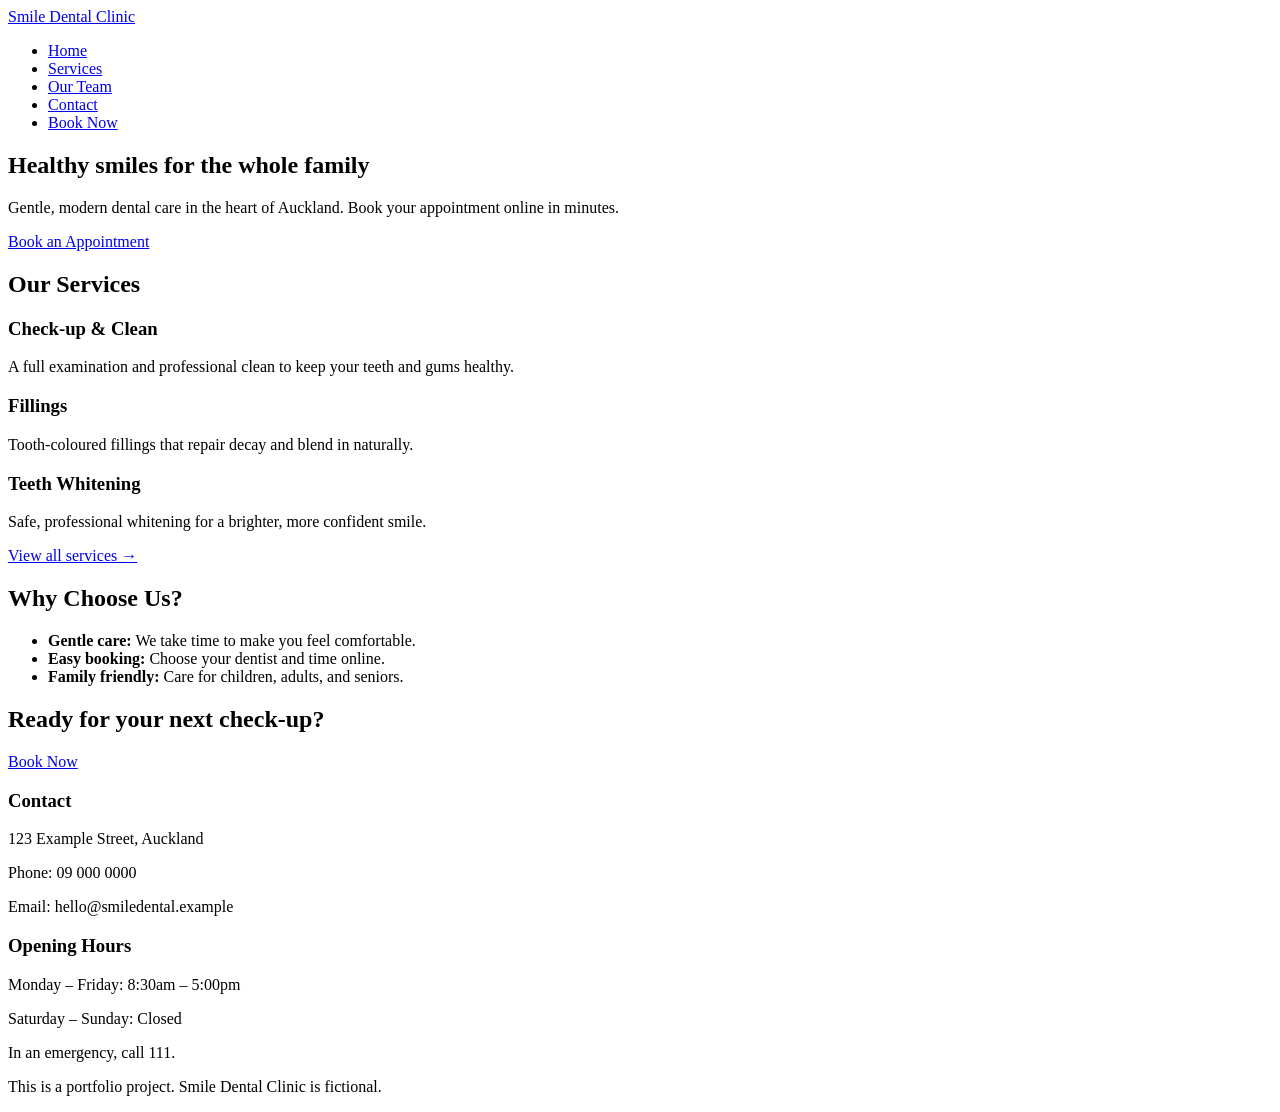
==== frontend/index.html @ adb5aeaf "Add homepage HTML structure" ====
<!DOCTYPE html>
<html lang="en-NZ">
<head>
  <!-- Page settings (not visible on the page) -->
  <meta charset="UTF-8">
  <meta name="viewport" content="width=device-width, initial-scale=1.0">
  <meta name="description" content="Smile Dental Clinic offers friendly family dental care in Auckland. Book your appointment online.">
  <title>Smile Dental Clinic | Family Dental Care</title>
  <link rel="stylesheet" href="css/styles.css">
</head>
<body>

  <!-- HEADER: logo and navigation menu -->
  <header class="site-header">
    <a href="index.html" class="logo">Smile Dental Clinic</a>
    <nav>
      <ul class="nav-links">
        <li><a href="index.html">Home</a></li>
        <li><a href="services.html">Services</a></li>
        <li><a href="team.html">Our Team</a></li>
        <li><a href="contact.html">Contact</a></li>
        <li><a href="booking.html" class="btn">Book Now</a></li>
      </ul>
    </nav>
  </header>

  <main>

    <!-- HERO: the first big section visitors see -->
    <section class="hero">
      <h1>Healthy smiles for the whole family</h1>
      <p>Gentle, modern dental care in the heart of Auckland. Book your appointment online in minutes.</p>
      <a href="booking.html" class="btn btn-large">Book an Appointment</a>
    </section>

    <!-- SERVICES PREVIEW: a few popular services -->
    <section class="services-preview">
      <h2>Our Services</h2>
      <div class="cards">
        <article class="card">
          <h3>Check-up &amp; Clean</h3>
          <p>A full examination and professional clean to keep your teeth and gums healthy.</p>
        </article>
        <article class="card">
          <h3>Fillings</h3>
          <p>Tooth-coloured fillings that repair decay and blend in naturally.</p>
        </article>
        <article class="card">
          <h3>Teeth Whitening</h3>
          <p>Safe, professional whitening for a brighter, more confident smile.</p>
        </article>
      </div>
      <a href="services.html">View all services →</a>
    </section>

    <!-- WHY CHOOSE US: reasons to trust the clinic -->
    <section class="why-us">
      <h2>Why Choose Us?</h2>
      <ul>
        <li><strong>Gentle care:</strong> We take time to make you feel comfortable.</li>
        <li><strong>Easy booking:</strong> Choose your dentist and time online.</li>
        <li><strong>Family friendly:</strong> Care for children, adults, and seniors.</li>
      </ul>
    </section>

    <!-- CALL TO ACTION: encourage booking -->
    <section class="cta">
      <h2>Ready for your next check-up?</h2>
      <a href="booking.html" class="btn btn-large">Book Now</a>
    </section>

  </main>

  <!-- FOOTER: contact details and important notices -->
  <footer class="site-footer">
    <div>
      <h3>Contact</h3>
      <p>123 Example Street, Auckland</p>
      <p>Phone: 09 000 0000</p>
      <p>Email: hello@smiledental.example</p>
    </div>
    <div>
      <h3>Opening Hours</h3>
      <p>Monday – Friday: 8:30am – 5:00pm</p>
      <p>Saturday – Sunday: Closed</p>
    </div>
    <p class="notice">In an emergency, call 111.</p>
    <p class="notice">This is a portfolio project. Smile Dental Clinic is fictional.</p>
  </footer>

  <script src="js/main.js"></script>
</body>
</html>
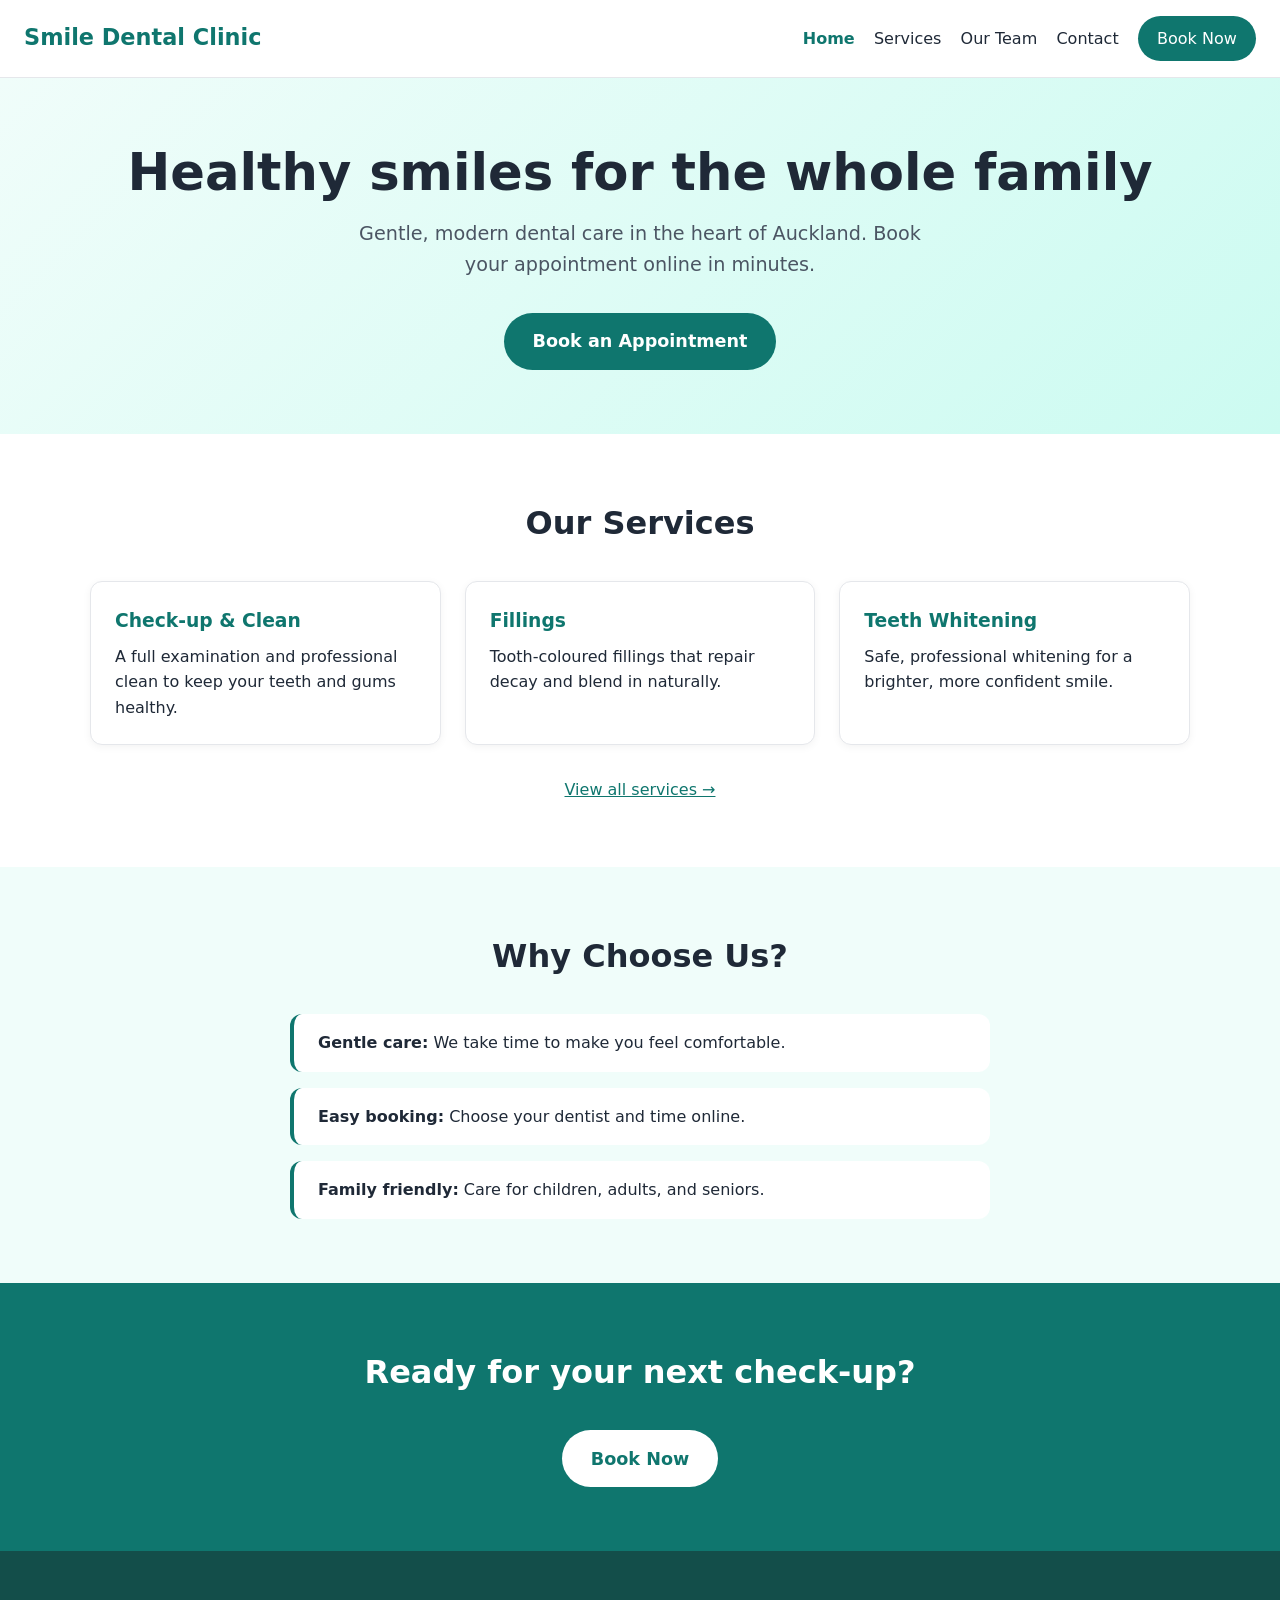
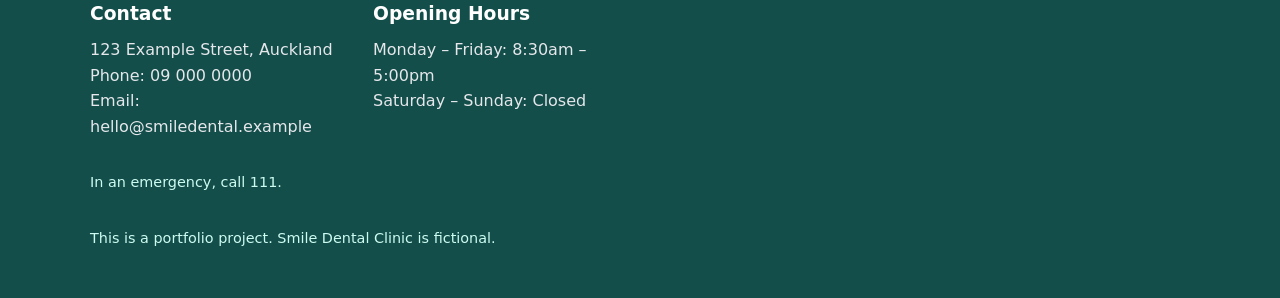
==== commit c562032e: "Add services page" ====
--- a/frontend/index.html
+++ b/frontend/index.html
@@ -15,7 +15,7 @@
     <a href="index.html" class="logo">Smile Dental Clinic</a>
     <nav>
       <ul class="nav-links">
-        <li><a href="index.html">Home</a></li>
+        <li><a href="index.html" aria-current="page">Home</a></li>
         <li><a href="services.html">Services</a></li>
         <li><a href="team.html">Our Team</a></li>
         <li><a href="contact.html">Contact</a></li>
--- a/frontend/css/styles.css
+++ b/frontend/css/styles.css
@@ -0,0 +1,309 @@
+/* =========================================
+   BRAND SETTINGS
+   Change these to rebrand for another clinic
+   ========================================= */
+:root {
+--color-primary: #0f766e;    /* main teal */
+  --color-primary-dark: #115e59; /* darker teal for hover */
+  --color-light: #f0fdfa;        /* very light teal background */
+  --color-text: #1f2937;         /* dark grey text */
+  --color-muted: #4b5563;        /* lighter grey text */
+  --color-border: #e5e7eb;
+  --radius: 12px;                /* rounded corners */
+}
+
+/* =========================================
+   BASE STYLES (apply to the whole page)
+   ========================================= */
+* {
+  box-sizing: border-box;
+  margin: 0;
+  padding: 0;
+}
+
+body {
+  font-family: system-ui, -apple-system, "Segoe UI", Roboto, sans-serif;
+  color: var(--color-text);
+  line-height: 1.6;
+  background: #ffffff;
+}
+
+a {
+  color: var(--color-primary);
+}
+
+/* Clear outline when using the keyboard (accessibility) */
+a:focus-visible {
+  outline: 3px solid #f59e0b;
+  outline-offset: 3px;
+}
+
+h2 {
+  font-size: 2rem;
+  text-align: center;
+  margin-bottom: 2rem;
+}
+
+/* Every section: space above/below, content centred and max 1100px wide */
+main section {
+  padding: 4rem max(1.5rem, calc((100% - 1100px) / 2));
+}
+
+/* =========================================
+   BUTTONS
+   ========================================= */
+.btn {
+  display: inline-block;
+  background: var(--color-primary);
+  color: #ffffff;
+  padding: 0.6rem 1.2rem;
+  border-radius: 999px;
+  text-decoration: none;
+  font-weight: 600;
+  transition: background 0.2s;
+}
+
+.btn:hover {
+  background: var(--color-primary-dark);
+}
+
+.btn-large {
+  padding: 0.9rem 1.8rem;
+  font-size: 1.1rem;
+}
+
+/* =========================================
+   HEADER AND NAVIGATION
+   ========================================= */
+.site-header {
+  display: flex;
+  flex-wrap: wrap;
+  justify-content: space-between;
+  align-items: center;
+  gap: 1rem;
+  padding: 1rem 1.5rem;
+  background: #ffffff;
+  border-bottom: 1px solid var(--color-border);
+  position: sticky;   /* header stays at the top when scrolling */
+  top: 0;
+  z-index: 10;
+}
+
+.logo {
+  font-size: 1.4rem;
+  font-weight: 700;
+  color: var(--color-primary);
+  text-decoration: none;
+}
+
+.nav-links {
+  list-style: none;   /* removes the bullet points */
+  display: flex;      /* puts the links in a row */
+  flex-wrap: wrap;
+  align-items: center;
+  gap: 1.2rem;
+}
+
+.nav-links a {
+  color: var(--color-text);
+  text-decoration: none;
+  font-weight: 500;
+}
+
+.nav-links a:hover {
+  color: var(--color-primary);
+}
+
+.nav-links .btn {
+  color: #ffffff;
+}
+
+/* =========================================
+   HERO SECTION
+   ========================================= */
+.hero {
+  text-align: center;
+  background: linear-gradient(135deg, var(--color-light), #ccfbf1);
+}
+
+.hero h1 {
+  font-size: clamp(2rem, 5vw, 3.2rem); /* grows with screen size */
+  line-height: 1.2;
+  margin-bottom: 1rem;
+}
+
+.hero p {
+  font-size: 1.2rem;
+  color: var(--color-muted);
+  max-width: 600px;
+  margin: 0 auto 2rem;
+}
+
+/* =========================================
+   SERVICES PREVIEW
+   ========================================= */
+.services-preview {
+  text-align: center;
+}
+
+.cards {
+  display: grid;
+  grid-template-columns: repeat(auto-fit, minmax(250px, 1fr));
+  gap: 1.5rem;
+  margin-bottom: 2rem;
+}
+
+.card {
+  text-align: left;
+  background: #ffffff;
+  border: 1px solid var(--color-border);
+  border-radius: var(--radius);
+  padding: 1.5rem;
+  box-shadow: 0 2px 8px rgba(0, 0, 0, 0.05);
+  transition: transform 0.2s;
+}
+
+.card:hover {
+  transform: translateY(-4px); /* lifts slightly on hover */
+}
+
+.card h3 {
+  color: var(--color-primary);
+  margin-bottom: 0.5rem;
+}
+
+/* =========================================
+   WHY CHOOSE US
+   ========================================= */
+.why-us {
+  background: var(--color-light);
+}
+
+.why-us ul {
+  list-style: none;
+  display: grid;
+  gap: 1rem;
+  max-width: 700px;
+  margin: 0 auto;
+}
+
+.why-us li {
+  background: #ffffff;
+  padding: 1rem 1.5rem;
+  border-left: 4px solid var(--color-primary);
+  border-radius: var(--radius);
+}
+
+/* =========================================
+   CALL TO ACTION
+   ========================================= */
+.cta {
+  text-align: center;
+  background: var(--color-primary);
+  color: #ffffff;
+}
+
+.cta .btn {
+  background: #ffffff;
+  color: var(--color-primary);
+}
+
+.cta .btn:hover {
+  background: var(--color-light);
+}
+
+/* =========================================
+   FOOTER
+   ========================================= */
+.site-footer {
+  display: grid;
+  grid-template-columns: repeat(auto-fit, minmax(250px, 1fr));
+  gap: 2rem;
+  padding: 3rem max(1.5rem, calc((100% - 1100px) / 2));
+  background: #134e4a;
+  color: #e5e7eb;
+}
+
+.site-footer h3 {
+  color: #ffffff;
+  margin-bottom: 0.5rem;
+}
+
+.notice {
+  grid-column: 1 / -1; /* stretches across the full width */
+  font-size: 0.9rem;
+  color: #ccfbf1;
+}
+
+/* =========================================
+   SMALL SCREENS (phones)
+   ========================================= */
+@media (max-width: 600px) {
+  .site-header {
+    flex-direction: column;
+    align-items: flex-start;
+  }
+
+  main section {
+    padding-top: 3rem;
+    padding-bottom: 3rem;
+  }
+}
+
+
+/* =========================================
+   INNER PAGES (Services, Team, Contact...)
+   ========================================= */
+
+/* Highlight the current page in the menu */
+.nav-links a[aria-current="page"] {
+  color: var(--color-primary);
+  font-weight: 700;
+}
+
+/* Coloured banner at the top of inner pages */
+.page-header {
+  text-align: center;
+  background: var(--color-light);
+}
+
+.page-header h1 {
+  font-size: clamp(2rem, 4vw, 2.6rem);
+  margin-bottom: 0.5rem;
+}
+
+.page-header p {
+  color: var(--color-muted);
+  max-width: 600px;
+  margin: 0 auto;
+  font-size: 1.1rem;
+}
+
+/* Service cards: stack contents so buttons line up */
+.service-card {
+  display: flex;
+  flex-direction: column;
+}
+
+.service-meta {
+  display: flex;
+  justify-content: space-between;
+  margin-top: auto;   /* pushes duration/price to the bottom */
+  padding: 1rem 0;
+  border-top: 1px solid var(--color-border);
+  color: var(--color-muted);
+}
+
+.service-meta strong {
+  color: var(--color-text);
+}
+
+.service-card .btn {
+  align-self: flex-start;
+}
+
+.price-note {
+  text-align: center;
+  color: var(--color-muted);
+  font-size: 0.9rem;
+}
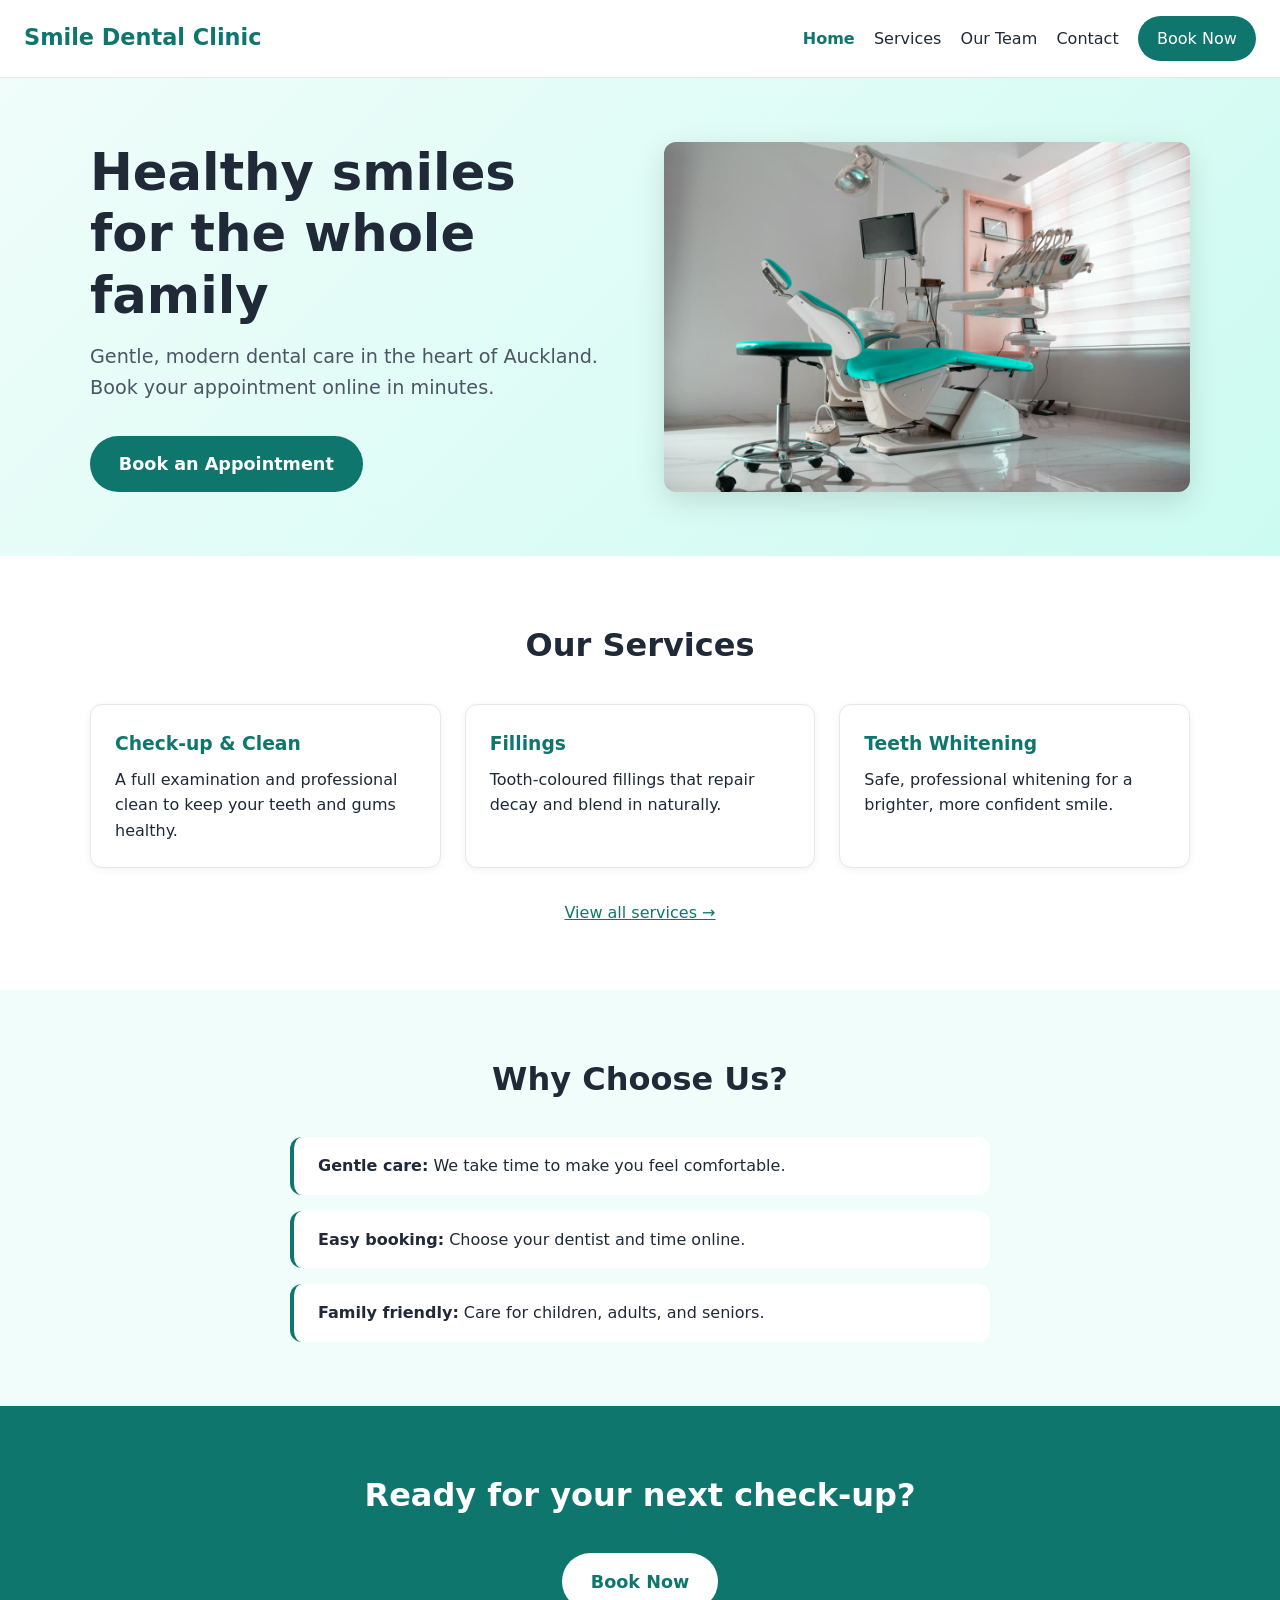
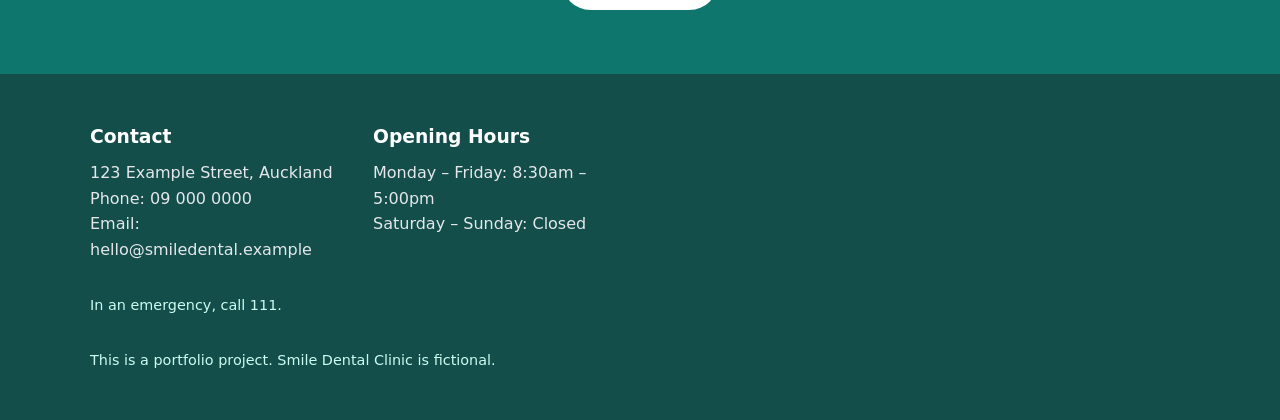
==== commit af8b2478: "Add hero image to homepage" ====
--- a/frontend/index.html
+++ b/frontend/index.html
@@ -7,6 +7,7 @@
   <meta name="description" content="Smile Dental Clinic offers friendly family dental care in Auckland. Book your appointment online.">
   <title>Smile Dental Clinic | Family Dental Care</title>
   <link rel="stylesheet" href="css/styles.css">
+  <link rel="icon" href="images/favicon.svg" type="image/svg+xml">
 </head>
 <body>
 
@@ -27,12 +28,15 @@
   <main>
 
     <!-- HERO: the first big section visitors see -->
-    <section class="hero">
-      <h1>Healthy smiles for the whole family</h1>
-      <p>Gentle, modern dental care in the heart of Auckland. Book your appointment online in minutes.</p>
-      <a href="booking.html" class="btn btn-large">Book an Appointment</a>
+      <section class="hero">
+      <div class="hero-text">
+        <h1>Healthy smiles for the whole family</h1>
+        <p>Gentle, modern dental care in the heart of Auckland. Book your appointment online in minutes.</p>
+        <a href="booking.html" class="btn btn-large">Book an Appointment</a>
+      </div>
+      <img src="images/hero.jpg" alt="Bright, modern dental treatment room with a teal dental chair" width="1200" height="800" class="hero-image">
     </section>
-
+    
     <!-- SERVICES PREVIEW: a few popular services -->
     <section class="services-preview">
       <h2>Our Services</h2>
--- a/frontend/css/styles.css
+++ b/frontend/css/styles.css
@@ -110,7 +110,7 @@
   font-weight: 500;
 }
 
-.nav-links a:hover {
+.nav-links a:not(.btn):hover {
   color: var(--color-primary);
 }
 
@@ -256,7 +256,7 @@
    ========================================= */
 
 /* Highlight the current page in the menu */
-.nav-links a[aria-current="page"] {
+.nav-links a[aria-current="page"]:not(.btn) {
   color: var(--color-primary);
   font-weight: 700;
 }
@@ -306,4 +306,296 @@
   text-align: center;
   color: var(--color-muted);
   font-size: 0.9rem;
+}
+
+
+/* =========================================
+   TEAM PAGE
+   ========================================= */
+.team-card {
+  display: flex;
+  flex-direction: column;
+  align-items: center;   /* centres everything horizontally */
+  text-align: center;
+}
+
+.avatar {
+  width: 96px;
+  height: 96px;
+  border-radius: 50%;    /* makes the square a circle */
+  display: flex;
+  align-items: center;
+  justify-content: center;
+  margin-bottom: 1rem;
+  background: var(--color-light);
+  border: 3px solid var(--color-primary);
+  color: var(--color-primary);
+  font-size: 2rem;
+  font-weight: 700;
+}
+
+.role {
+  color: var(--color-muted);
+  font-weight: 600;
+  margin-bottom: 0.75rem;
+}
+
+.team-card .btn {
+  margin-top: auto;      /* keeps buttons lined up at the bottom */
+}
+
+.team-card p:not(.role) {
+  margin-bottom: 1.5rem;
+}
+
+
+/* =========================================
+   CONTACT PAGE
+   ========================================= */
+
+/* Two columns on wide screens, one on phones */
+.contact-layout {
+  display: grid;
+  grid-template-columns: repeat(auto-fit, minmax(300px, 1fr));
+  gap: 3rem;
+}
+
+.contact-layout h2 {
+  text-align: left;
+  font-size: 1.5rem;
+  margin-bottom: 1rem;
+}
+
+.contact-info p {
+  margin-bottom: 1rem;
+}
+
+.emergency {
+  padding: 1rem;
+  border-left: 4px solid #dc2626;
+  background: #fef2f2;
+  border-radius: var(--radius);
+}
+
+.required-note {
+  color: var(--color-muted);
+  font-size: 0.9rem;
+  margin-bottom: 1.5rem;
+}
+
+/* ---------- Form fields ---------- */
+.form-group {
+  margin-bottom: 1.25rem;
+}
+
+.form-group label {
+  display: block;
+  font-weight: 600;
+  margin-bottom: 0.4rem;
+}
+
+.form-group input,
+.form-group select,
+.form-group textarea {
+  width: 100%;
+  padding: 0.75rem;
+  border: 1px solid #9ca3af;
+  border-radius: 8px;
+  font: inherit;
+  background: #ffffff;
+}
+
+/* Clear highlight on the field you're typing in */
+.form-group input:focus,
+.form-group select:focus,
+.form-group textarea:focus {
+  outline: 3px solid var(--color-primary);
+  outline-offset: 1px;
+}
+
+/* Red border on fields with a mistake (after the user has interacted) */
+.form-group input:user-invalid,
+.form-group select:user-invalid,
+.form-group textarea:user-invalid {
+  border-color: #dc2626;
+}
+
+.form-group small {
+  display: block;
+  margin-top: 0.4rem;
+  color: var(--color-muted);
+}
+
+/* Checkbox sits next to its label */
+.checkbox-group {
+  display: flex;
+  align-items: flex-start;
+  gap: 0.6rem;
+}
+
+.checkbox-group input {
+  width: auto;
+  margin-top: 0.3rem;
+}
+
+.checkbox-group label {
+  font-weight: 400;
+}
+
+/* Make the <button> look like our link buttons */
+button.btn {
+  border: none;
+  cursor: pointer;
+  font: inherit;
+  font-weight: 600;
+}
+
+.form-status {
+  margin-top: 1rem;
+  color: var(--color-primary);
+  font-weight: 600;
+}
+
+/* =========================================
+   BOOKING PAGE
+   ========================================= */
+.booking-form {
+  max-width: 760px;
+  margin: 0 auto;
+}
+
+.booking-form fieldset {
+  border: 1px solid var(--color-border);
+  border-radius: var(--radius);
+  padding: 1.5rem;
+  margin-bottom: 1.5rem;
+}
+
+.booking-form legend {
+  padding: 0 0.5rem;
+  font-weight: 700;
+  font-size: 1.15rem;
+  color: var(--color-primary);
+}
+
+/* Grid of time buttons */
+.time-slots {
+  display: grid;
+  grid-template-columns: repeat(auto-fill, minmax(100px, 1fr));
+  gap: 0.75rem;
+}
+
+.slots-message {
+  grid-column: 1 / -1;
+  color: var(--color-muted);
+}
+
+/* Each time slot = a hidden radio button with a styled label */
+.slot input {
+  position: absolute;
+  opacity: 0;
+}
+
+.slot span {
+  display: block;
+  padding: 0.6rem;
+  text-align: center;
+  border: 1px solid #9ca3af;
+  border-radius: 8px;
+  cursor: pointer;
+  font-weight: 600;
+}
+
+.slot span:hover {
+  border-color: var(--color-primary);
+}
+
+/* Selected time */
+.slot input:checked + span {
+  background: var(--color-primary);
+  border-color: var(--color-primary);
+  color: #ffffff;
+}
+
+/* Keyboard focus */
+.slot input:focus-visible + span {
+  outline: 3px solid var(--color-primary);
+  outline-offset: 2px;
+}
+
+/* Already booked */
+.slot input:disabled + span {
+  opacity: 0.4;
+  text-decoration: line-through;
+  cursor: not-allowed;
+}
+
+/* =========================================
+   MY BOOKINGS LIST
+   ========================================= */
+.my-bookings {
+  max-width: 760px;
+  margin: 0 auto;
+}
+
+.booking-list {
+  list-style: none;
+  display: grid;
+  gap: 1rem;
+}
+
+.booking-item {
+  display: flex;
+  flex-wrap: wrap;
+  justify-content: space-between;
+  align-items: center;
+  gap: 1rem;
+  padding: 1rem 1.25rem;
+  border: 1px solid var(--color-border);
+  border-left: 4px solid var(--color-primary);
+  border-radius: var(--radius);
+}
+
+.booking-item p {
+  color: var(--color-muted);
+  margin-top: 0.25rem;
+}
+
+.booking-empty {
+  color: var(--color-muted);
+}
+
+/* Red outline button for cancelling */
+button.btn-cancel {
+  background: #ffffff;
+  color: #b91c1c;
+  border: 1px solid #b91c1c;
+}
+
+button.btn-cancel:hover {
+  background: #fef2f2;
+}
+
+/* =========================================
+   HERO WITH IMAGE
+   ========================================= */
+.hero {
+  display: grid;
+  grid-template-columns: repeat(auto-fit, minmax(300px, 1fr));
+  gap: 3rem;
+  align-items: center;
+  text-align: left;
+}
+
+.hero p {
+  margin: 0 0 2rem;
+}
+
+.hero-image {
+  width: 100%;
+  height: auto;
+  aspect-ratio: 3 / 2;
+  object-fit: cover;
+  border-radius: var(--radius);
+  box-shadow: 0 10px 30px rgba(0, 0, 0, 0.12);
 }
